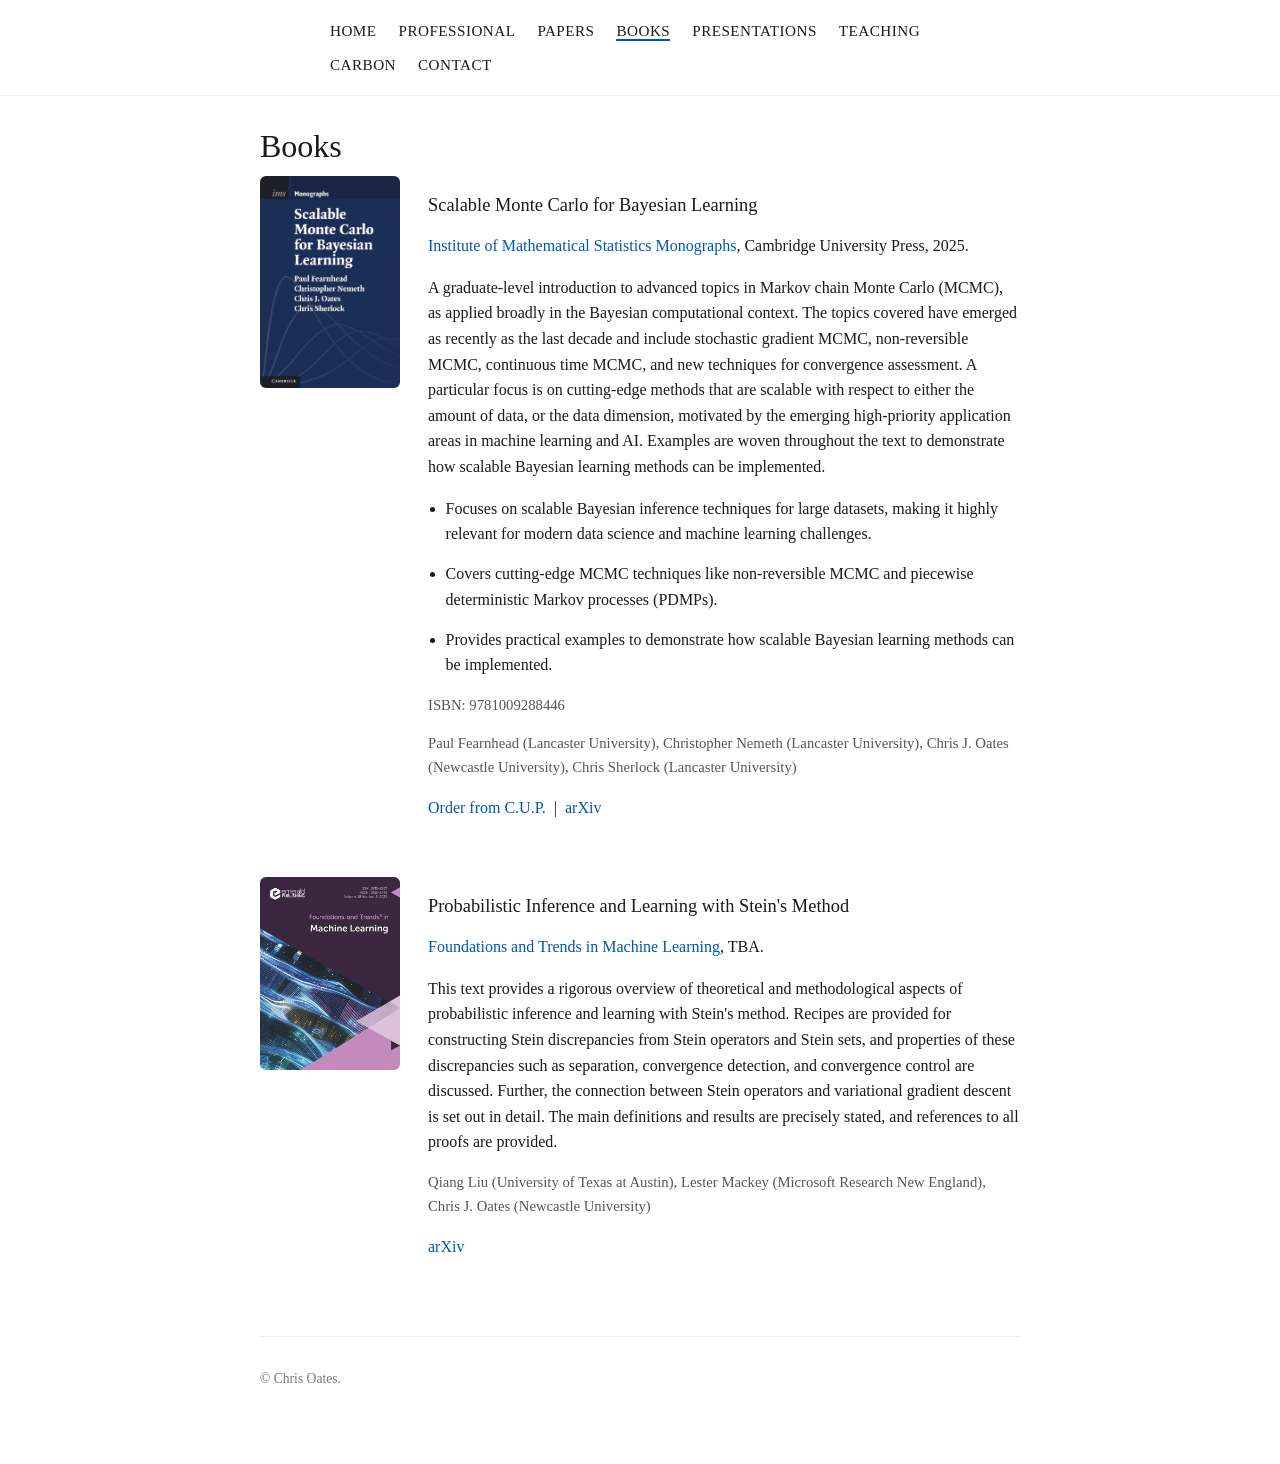
==== books.html @ c544bef7 "Uploaded html files for new site" ====
<!DOCTYPE html>
<!--
  =============================================================
  books.html — one section per book. Each section is a small
  cover image plus title, description, authors and links. See
  index.html for a fuller explanation of the overall site
  structure.
  =============================================================
-->
<html lang="en">
<head>
  <meta charset="UTF-8">
  <meta name="viewport" content="width=device-width, initial-scale=1.0">
  <title>Books — Chris Oates</title>
  <meta name="description" content="Books by Chris Oates.">
  <link rel="stylesheet" href="style.css">
</head>
<body>

<nav class="site-nav">
  <ul>
    <li><a href="index.html">Home</a></li>
    <li><a href="professional.html">Professional</a></li>
    <li><a href="papers.html">Papers</a></li>
    <li><a href="books.html" class="current">Books</a></li>
    <li><a href="presentations.html">Presentations</a></li>
    <li><a href="teaching.html">Teaching</a></li>
    <li><a href="carbon.html">Carbon</a></li>
    <li><a href="contact.html">Contact</a></li>
  </ul>
</nav>

<div class="page">
  <h1>Books</h1>

  <!-- ================= BOOK 1 ================= -->
  <div class="profile" style="margin-bottom: 40px;">
    <img src="images/scalable-monte-carlo-cover.jpg" alt="Cover of Scalable Monte Carlo for Bayesian Learning" style="width:140px;">
    <div class="intro">
      <h3>Scalable Monte Carlo for Bayesian Learning</h3>
      <p><a href="https://www.cambridge.org/universitypress/subjects/statistics-probability/statistics-and-probability-general-interest/series/institute-mathematical-statistics-monographs">Institute of Mathematical Statistics Monographs</a>, Cambridge University Press, 2025.</p>
      <p>A graduate-level introduction to advanced topics in Markov chain Monte Carlo (MCMC), as applied broadly in the Bayesian computational context. The topics covered have emerged as recently as the last decade and include stochastic gradient MCMC, non-reversible MCMC, continuous time MCMC, and new techniques for convergence assessment. A particular focus is on cutting-edge methods that are scalable with respect to either the amount of data, or the data dimension, motivated by the emerging high-priority application areas in machine learning and AI. Examples are woven throughout the text to demonstrate how scalable Bayesian learning methods can be implemented.</p>
      <ul class="entry-list">
        <li>Focuses on scalable Bayesian inference techniques for large datasets, making it highly relevant for modern data science and machine learning challenges.</li>
        <li>Covers cutting-edge MCMC techniques like non-reversible MCMC and piecewise deterministic Markov processes (PDMPs).</li>
        <li>Provides practical examples to demonstrate how scalable Bayesian learning methods can be implemented.</li>
      </ul>
      <p class="meta">ISBN: 9781009288446</p>
      <p class="meta">Paul Fearnhead (Lancaster University), Christopher Nemeth (Lancaster University), Chris J. Oates (Newcastle University), Chris Sherlock (Lancaster University)</p>
      <p>
        <a href="https://www.cambridge.org/us/universitypress/subjects/statistics-probability/applied-probability-and-stochastic-networks/scalable-monte-carlo-bayesian-learning?format=HB&isbn=9781009288446">Order from C.U.P.</a>
        &nbsp;|&nbsp;
        <a href="https://arxiv.org/abs/2407.12751">arXiv</a>
      </p>
    </div>
  </div>

  <!-- ================= BOOK 2 ================= -->
  <div class="profile" style="margin-bottom: 40px;">
    <img src="images/stein-monograph-cover.jpg" alt="Cover of Probabilistic Inference and Learning with Stein's Method" style="width:140px;">
    <div class="intro">
      <h3>Probabilistic Inference and Learning with Stein's Method</h3>
      <p><a href="https://www.emerald.com/ftmal">Foundations and Trends in Machine Learning</a>, TBA.</p>
      <p>This text provides a rigorous overview of theoretical and methodological aspects of probabilistic inference and learning with Stein's method. Recipes are provided for constructing Stein discrepancies from Stein operators and Stein sets, and properties of these discrepancies such as separation, convergence detection, and convergence control are discussed. Further, the connection between Stein operators and variational gradient descent is set out in detail. The main definitions and results are precisely stated, and references to all proofs are provided.</p>
      <p class="meta">Qiang Liu (University of Texas at Austin), Lester Mackey (Microsoft Research New England), Chris J. Oates (Newcastle University)</p>
      <p><a href="https://arxiv.org/abs/2603.07467">arXiv</a></p>
    </div>
  </div>

  <footer class="site-footer">
    <p>&copy; Chris Oates.</p>
  </footer>
</div>
</body>
</html>
---- style.css ----
/* ============================================================
   style.css  —  shared stylesheet for every page on the site
   ============================================================ */

body {
  font-family: Georgia, "Times New Roman", Times, serif;
  color: #1a1a1a;
  background-color: #ffffff;
  line-height: 1.6;
  margin: 0;
  padding: 0;
}

.page {
  max-width: 760px;
  margin: 0 auto;
  padding: 0 20px 60px 20px;
}

h1, h2, h3 {
  font-weight: normal;
  color: #1a1a1a;
  line-height: 1.25;
}

h1 {
  font-size: 2rem;
  margin-top: 0.4em;
  margin-bottom: 0.3em;
}

h2 {
  font-size: 1.4rem;
  margin-top: 2em;
  border-bottom: 1px solid #ddd;
  padding-bottom: 0.3em;
}

h3 {
  font-size: 1.15rem;
  margin-bottom: 0.2em;
}

a {
  color: #0056b3;
  text-decoration: none;
}
a:hover {
  text-decoration: underline;
}

nav.site-nav {
  border-bottom: 1px solid #eee;
  margin-bottom: 30px;
  padding: 18px 0;
}

nav.site-nav ul {
  list-style: none;
  /* Centred the same way as the .page container below (760px), but
     deliberately a bit NARROWER (620px) so the 8 menu items wrap
     onto two more evenly balanced lines instead of leaving just one
     item stranded on the second line. If you add/remove a menu item
     later and the wrap looks lopsided again, nudge this number up or
     down by ~40-60px until it balances. */
  max-width: 620px;
  margin: 0 auto;
  padding: 0 20px;
  display: flex;
  flex-wrap: wrap;
  gap: 8px 22px;
}

nav.site-nav a {
  color: #1a1a1a;
  font-size: 0.95rem;
  letter-spacing: 0.03em;
  text-transform: uppercase;
}

nav.site-nav a.current {
  border-bottom: 2px solid #0056b3;
}

.profile {
  display: flex;
  gap: 28px;
  align-items: flex-start;
  flex-wrap: wrap;
  margin-bottom: 10px;
}

.profile img {
  width: 180px;
  height: auto;
  border-radius: 6px;
}

.profile .intro {
  flex: 1;
  min-width: 260px;
}

ul.entry-list {
  padding-left: 1.1em;
  margin-top: 0.6em;
}

ul.entry-list li {
  margin-bottom: 0.9em;
}

.meta {
  color: #555;
  font-size: 0.92rem;
}

/* Paper titles on papers.html are no longer links (only the badge
   buttons are clickable), but should still stand out in the same
   dark blue used for links elsewhere on the site. */
.paper-title {
  color: #0b3d6e;
}

/* ------------------------------------------------------------
   5b. LINK BADGES (small icon+label pills replacing old-style
   bracket links like "[arXiv]" or "[Web]"). Each badge is an
   <a class="link-badge"> containing a Tabler icon <i> plus the
   label text — see any page's <head> for the Tabler icon font
   stylesheet link, and the HTML comments near the top of
   papers.html for how to add a new one.
   ------------------------------------------------------------ */
.link-badge {
  display: inline-flex;
  align-items: center;
  line-height: 1;
  gap: 4px;
  border-radius: 999px;
  padding: 4px 10px 3px;
  font-family: -apple-system, BlinkMacSystemFont, "Segoe UI", Arial, sans-serif;
  font-size: 0.78rem;
  text-decoration: none;
  vertical-align: middle;
  /* fallback colour if a type-* class below is ever missing */
  background: #f1efe8;
  color: #444441;
}

.link-badge .badge-icon {
  width: 13px;
  height: 13px;
  flex-shrink: 0;
  /* SVG icons inherit their colour from the badge's own text colour,
     so each link type's icon automatically matches its pill colour
     (see the .type-* rules below) with no extra CSS needed per icon. */
  color: currentColor;
}

.link-badge:hover {
  filter: brightness(0.95);
  text-decoration: none;
}

/* One colour per link type, so arXiv / Journal / Web / Video / etc are
   distinguishable at a glance without reading the label. To add a new
   type: pick a background/text pair below, then in the .html file add
   class="link-badge type-yourtype" to the <a> tag. */
.link-badge.type-arxiv    { background: #faece7; color: #712b13; } /* coral  */
.link-badge.type-web      { background: #e6f1fb; color: #0c447c; } /* blue   */
.link-badge.type-journal  { background: #e1f5ee; color: #085041; } /* teal   */
.link-badge.type-video    { background: #fcebeb; color: #791f1f; } /* red    */
.link-badge.type-software { background: #eaf3de; color: #27500a; } /* green  */
.link-badge.type-slides   { background: #faeeda; color: #633806; } /* amber  */
.link-badge.type-pdf      { background: #f1efe8; color: #444441; } /* gray   */
.link-badge.type-book     { background: #eeedfe; color: #3c3489; } /* purple */
.link-badge.type-article  { background: #fbeaf0; color: #72243e; } /* pink   */
.link-badge.type-other    { background: #f1efe8; color: #444441; } /* gray   */

footer.site-footer {
  margin-top: 60px;
  padding-top: 18px;
  border-top: 1px solid #eee;
  color: #777;
  font-size: 0.85rem;
}

.bar-row {
  display: flex;
  align-items: center;
  gap: 12px;
  margin-bottom: 8px;
}

.bar-row .bar-label {
  width: 60px;
  flex-shrink: 0;
  font-size: 0.9rem;
  color: #555;
}

.bar-row .bar-track {
  flex: 1;
  background: #f0f0f0;
  border-radius: 3px;
  overflow: hidden;
}

.bar-row .bar-fill {
  background: #0056b3;
  color: #fff;
  font-size: 0.8rem;
  padding: 4px 8px;
  white-space: nowrap;
  border-radius: 3px;
}

@media (max-width: 600px) {
  .profile {
    flex-direction: column;
  }
  h1 {
    font-size: 1.6rem;
  }
}
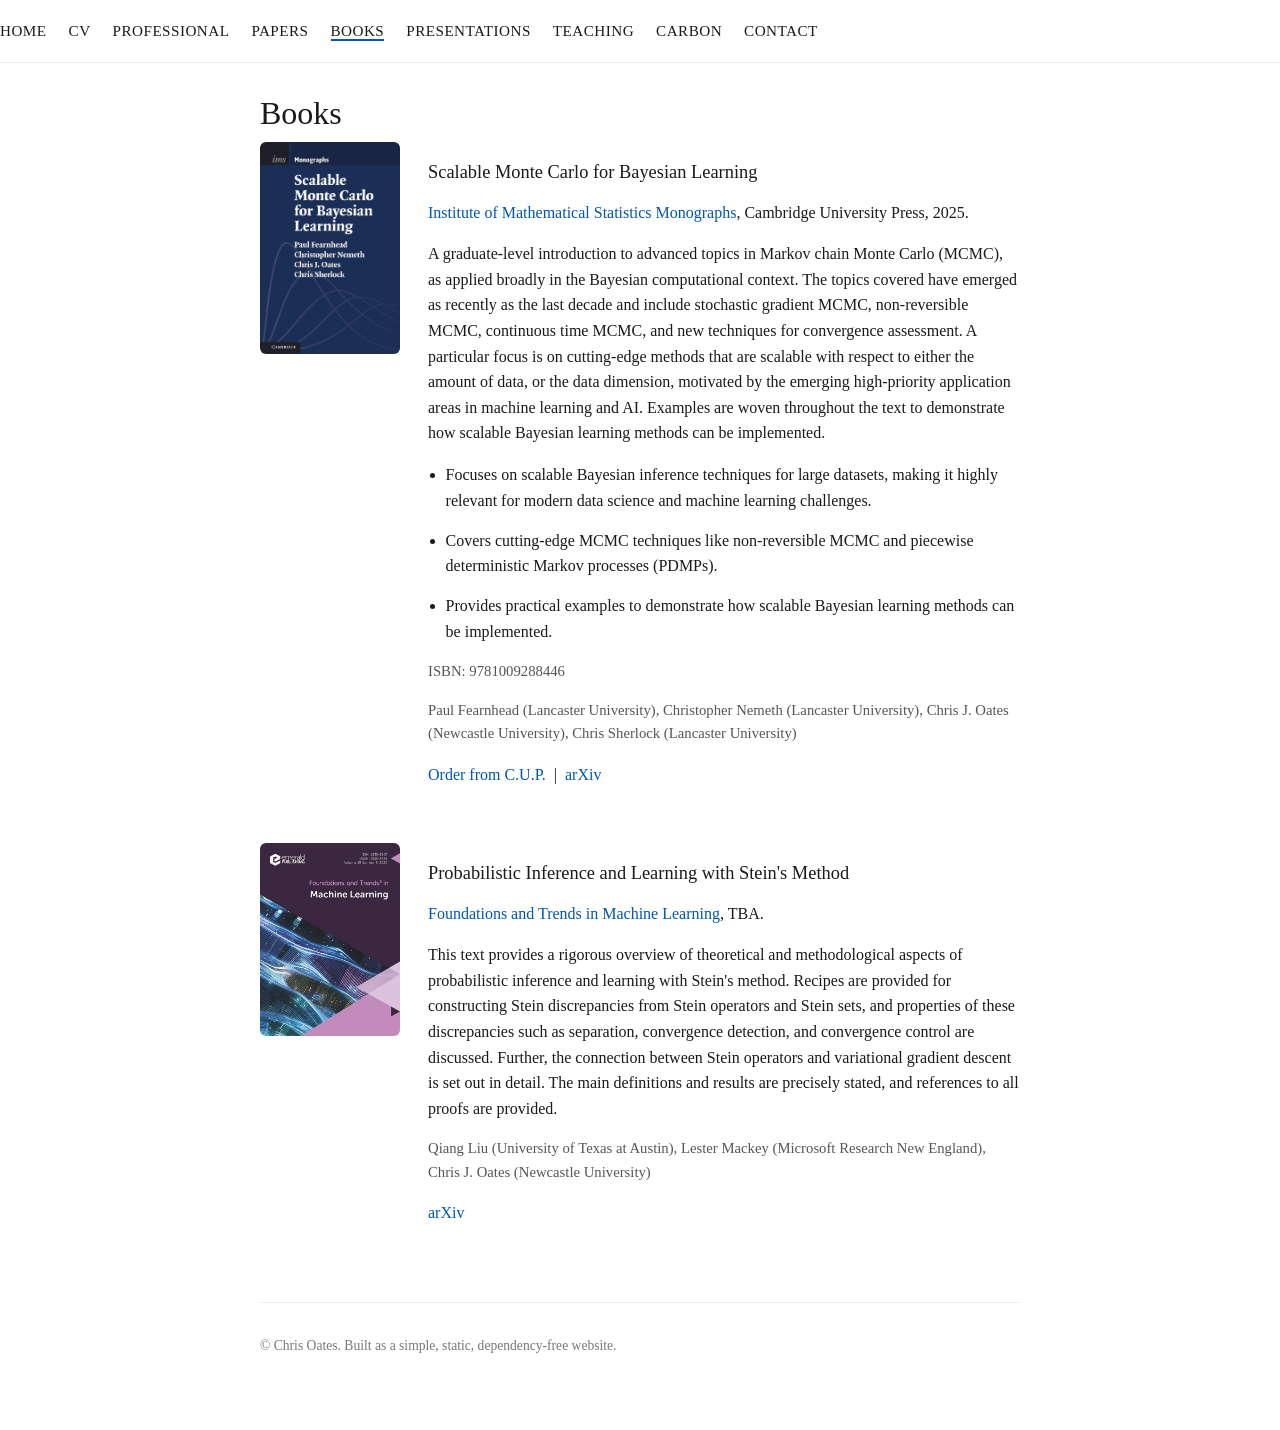
==== commit af475618: "Add files via upload" ====
--- a/books.html
+++ b/books.html
@@ -1,12 +1,4 @@
 <!DOCTYPE html>
-<!--
-  =============================================================
-  books.html — one section per book. Each section is a small
-  cover image plus title, description, authors and links. See
-  index.html for a fuller explanation of the overall site
-  structure.
-  =============================================================
--->
 <html lang="en">
 <head>
   <meta charset="UTF-8">
@@ -20,6 +12,7 @@
 <nav class="site-nav">
   <ul>
     <li><a href="index.html">Home</a></li>
+    <li><a href="cv.pdf">CV</a></li>
     <li><a href="professional.html">Professional</a></li>
     <li><a href="papers.html">Papers</a></li>
     <li><a href="books.html" class="current">Books</a></li>
@@ -33,7 +26,6 @@
 <div class="page">
   <h1>Books</h1>
 
-  <!-- ================= BOOK 1 ================= -->
   <div class="profile" style="margin-bottom: 40px;">
     <img src="images/scalable-monte-carlo-cover.jpg" alt="Cover of Scalable Monte Carlo for Bayesian Learning" style="width:140px;">
     <div class="intro">
@@ -55,7 +47,6 @@
     </div>
   </div>
 
-  <!-- ================= BOOK 2 ================= -->
   <div class="profile" style="margin-bottom: 40px;">
     <img src="images/stein-monograph-cover.jpg" alt="Cover of Probabilistic Inference and Learning with Stein's Method" style="width:140px;">
     <div class="intro">
@@ -68,7 +59,7 @@
   </div>
 
   <footer class="site-footer">
-    <p>&copy; Chris Oates.</p>
+    <p>&copy; Chris Oates. Built as a simple, static, dependency-free website.</p>
   </footer>
 </div>
 </body>
--- a/style.css
+++ b/style.css
@@ -1,7 +1,3 @@
-/* ============================================================
-   style.css  —  shared stylesheet for every page on the site
-   ============================================================ */
-
 body {
   font-family: Georgia, "Times New Roman", Times, serif;
   color: #1a1a1a;
@@ -57,15 +53,8 @@
 
 nav.site-nav ul {
   list-style: none;
-  /* Centred the same way as the .page container below (760px), but
-     deliberately a bit NARROWER (620px) so the 8 menu items wrap
-     onto two more evenly balanced lines instead of leaving just one
-     item stranded on the second line. If you add/remove a menu item
-     later and the wrap looks lopsided again, nudge this number up or
-     down by ~40-60px until it balances. */
-  max-width: 620px;
-  margin: 0 auto;
-  padding: 0 20px;
+  margin: 0;
+  padding: 0;
   display: flex;
   flex-wrap: wrap;
   gap: 8px 22px;
@@ -115,67 +104,6 @@
   font-size: 0.92rem;
 }
 
-/* Paper titles on papers.html are no longer links (only the badge
-   buttons are clickable), but should still stand out in the same
-   dark blue used for links elsewhere on the site. */
-.paper-title {
-  color: #0b3d6e;
-}
-
-/* ------------------------------------------------------------
-   5b. LINK BADGES (small icon+label pills replacing old-style
-   bracket links like "[arXiv]" or "[Web]"). Each badge is an
-   <a class="link-badge"> containing a Tabler icon <i> plus the
-   label text — see any page's <head> for the Tabler icon font
-   stylesheet link, and the HTML comments near the top of
-   papers.html for how to add a new one.
-   ------------------------------------------------------------ */
-.link-badge {
-  display: inline-flex;
-  align-items: center;
-  line-height: 1;
-  gap: 4px;
-  border-radius: 999px;
-  padding: 4px 10px 3px;
-  font-family: -apple-system, BlinkMacSystemFont, "Segoe UI", Arial, sans-serif;
-  font-size: 0.78rem;
-  text-decoration: none;
-  vertical-align: middle;
-  /* fallback colour if a type-* class below is ever missing */
-  background: #f1efe8;
-  color: #444441;
-}
-
-.link-badge .badge-icon {
-  width: 13px;
-  height: 13px;
-  flex-shrink: 0;
-  /* SVG icons inherit their colour from the badge's own text colour,
-     so each link type's icon automatically matches its pill colour
-     (see the .type-* rules below) with no extra CSS needed per icon. */
-  color: currentColor;
-}
-
-.link-badge:hover {
-  filter: brightness(0.95);
-  text-decoration: none;
-}
-
-/* One colour per link type, so arXiv / Journal / Web / Video / etc are
-   distinguishable at a glance without reading the label. To add a new
-   type: pick a background/text pair below, then in the .html file add
-   class="link-badge type-yourtype" to the <a> tag. */
-.link-badge.type-arxiv    { background: #faece7; color: #712b13; } /* coral  */
-.link-badge.type-web      { background: #e6f1fb; color: #0c447c; } /* blue   */
-.link-badge.type-journal  { background: #e1f5ee; color: #085041; } /* teal   */
-.link-badge.type-video    { background: #fcebeb; color: #791f1f; } /* red    */
-.link-badge.type-software { background: #eaf3de; color: #27500a; } /* green  */
-.link-badge.type-slides   { background: #faeeda; color: #633806; } /* amber  */
-.link-badge.type-pdf      { background: #f1efe8; color: #444441; } /* gray   */
-.link-badge.type-book     { background: #eeedfe; color: #3c3489; } /* purple */
-.link-badge.type-article  { background: #fbeaf0; color: #72243e; } /* pink   */
-.link-badge.type-other    { background: #f1efe8; color: #444441; } /* gray   */
-
 footer.site-footer {
   margin-top: 60px;
   padding-top: 18px;
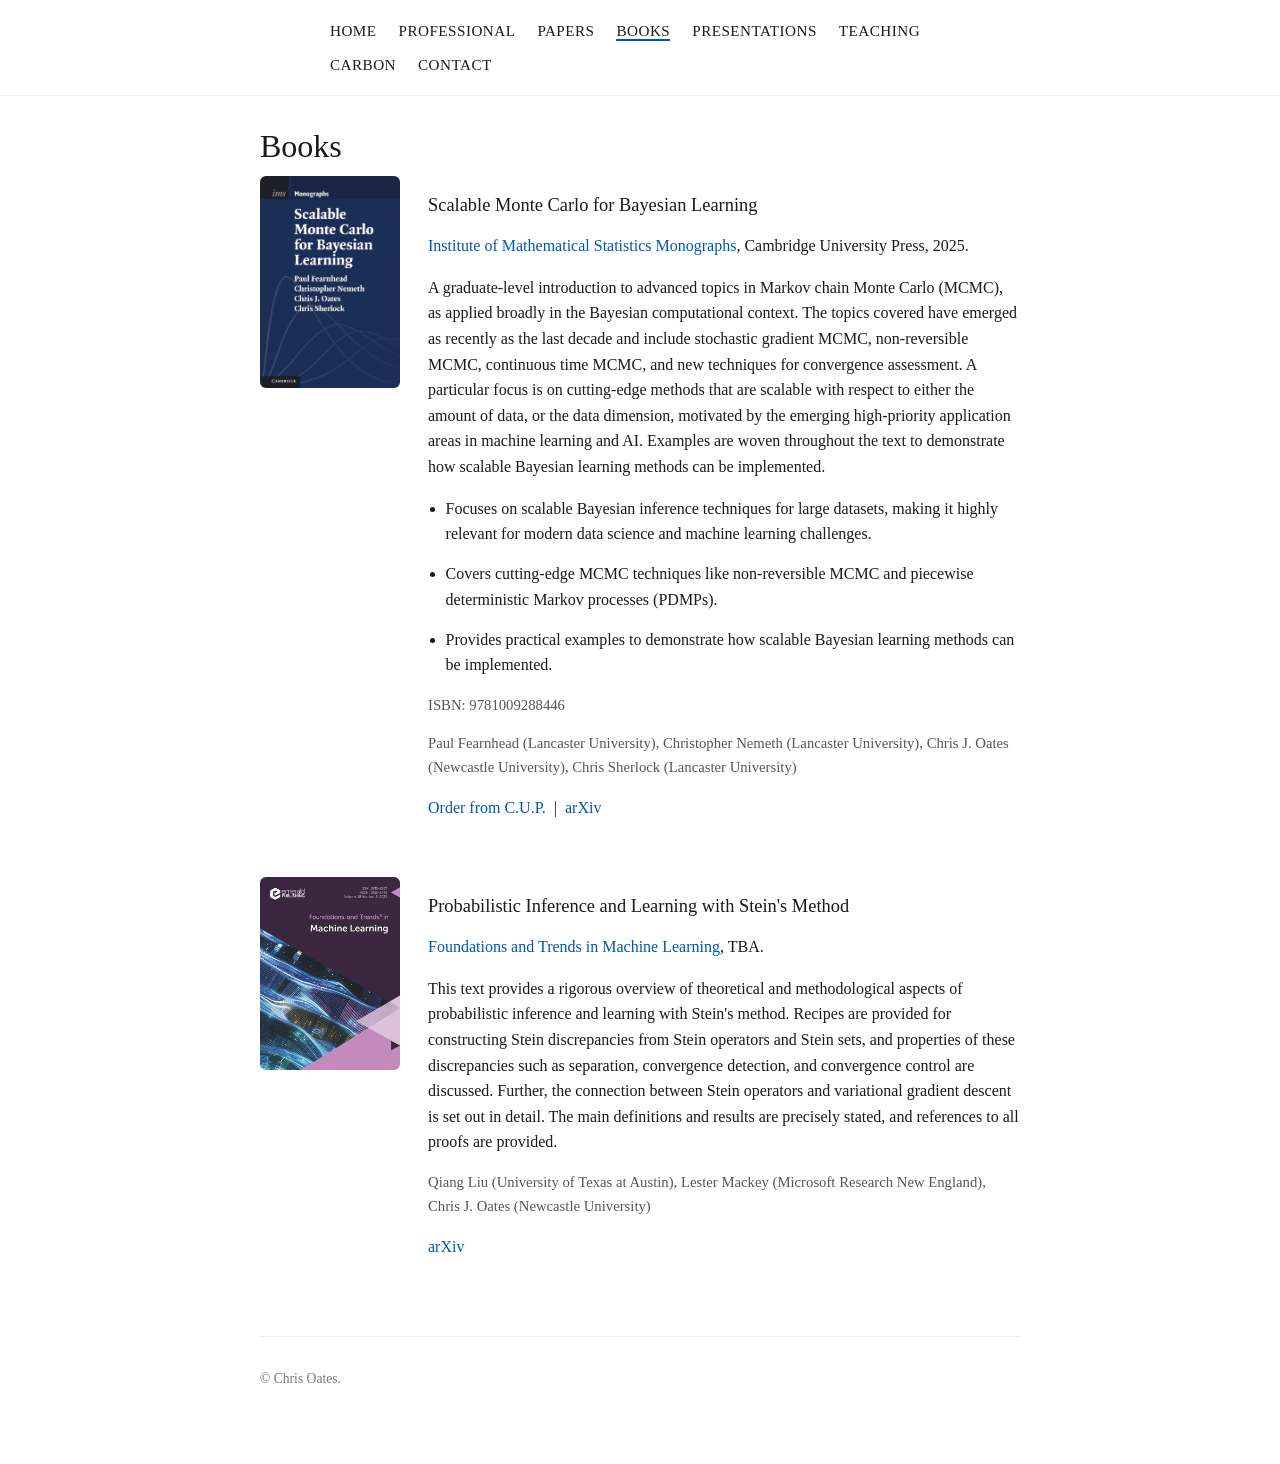
==== commit c4de66bb: "Add files via upload" ====
--- a/books.html
+++ b/books.html
@@ -1,4 +1,12 @@
 <!DOCTYPE html>
+<!--
+  =============================================================
+  books.html — one section per book. Each section is a small
+  cover image plus title, description, authors and links. See
+  index.html for a fuller explanation of the overall site
+  structure.
+  =============================================================
+-->
 <html lang="en">
 <head>
   <meta charset="UTF-8">
@@ -12,7 +20,6 @@
 <nav class="site-nav">
   <ul>
     <li><a href="index.html">Home</a></li>
-    <li><a href="cv.pdf">CV</a></li>
     <li><a href="professional.html">Professional</a></li>
     <li><a href="papers.html">Papers</a></li>
     <li><a href="books.html" class="current">Books</a></li>
@@ -26,6 +33,7 @@
 <div class="page">
   <h1>Books</h1>
 
+  <!-- ================= BOOK 1 ================= -->
   <div class="profile" style="margin-bottom: 40px;">
     <img src="images/scalable-monte-carlo-cover.jpg" alt="Cover of Scalable Monte Carlo for Bayesian Learning" style="width:140px;">
     <div class="intro">
@@ -47,6 +55,7 @@
     </div>
   </div>
 
+  <!-- ================= BOOK 2 ================= -->
   <div class="profile" style="margin-bottom: 40px;">
     <img src="images/stein-monograph-cover.jpg" alt="Cover of Probabilistic Inference and Learning with Stein's Method" style="width:140px;">
     <div class="intro">
@@ -59,7 +68,7 @@
   </div>
 
   <footer class="site-footer">
-    <p>&copy; Chris Oates. Built as a simple, static, dependency-free website.</p>
+    <p>&copy; Chris Oates.</p>
   </footer>
 </div>
 </body>
--- a/style.css
+++ b/style.css
@@ -1,3 +1,7 @@
+/* ============================================================
+   style.css  —  shared stylesheet for every page on the site
+   ============================================================ */
+
 body {
   font-family: Georgia, "Times New Roman", Times, serif;
   color: #1a1a1a;
@@ -53,8 +57,15 @@
 
 nav.site-nav ul {
   list-style: none;
-  margin: 0;
-  padding: 0;
+  /* Centred the same way as the .page container below (760px), but
+     deliberately a bit NARROWER (620px) so the 8 menu items wrap
+     onto two more evenly balanced lines instead of leaving just one
+     item stranded on the second line. If you add/remove a menu item
+     later and the wrap looks lopsided again, nudge this number up or
+     down by ~40-60px until it balances. */
+  max-width: 620px;
+  margin: 0 auto;
+  padding: 0 20px;
   display: flex;
   flex-wrap: wrap;
   gap: 8px 22px;
@@ -103,6 +114,67 @@
   color: #555;
   font-size: 0.92rem;
 }
+
+/* Paper titles on papers.html are no longer links (only the badge
+   buttons are clickable), but should still stand out in the same
+   dark blue used for links elsewhere on the site. */
+.paper-title {
+  color: #0b3d6e;
+}
+
+/* ------------------------------------------------------------
+   5b. LINK BADGES (small icon+label pills replacing old-style
+   bracket links like "[arXiv]" or "[Web]"). Each badge is an
+   <a class="link-badge"> containing a Tabler icon <i> plus the
+   label text — see any page's <head> for the Tabler icon font
+   stylesheet link, and the HTML comments near the top of
+   papers.html for how to add a new one.
+   ------------------------------------------------------------ */
+.link-badge {
+  display: inline-flex;
+  align-items: center;
+  line-height: 1;
+  gap: 4px;
+  border-radius: 999px;
+  padding: 4px 10px 3px;
+  font-family: -apple-system, BlinkMacSystemFont, "Segoe UI", Arial, sans-serif;
+  font-size: 0.78rem;
+  text-decoration: none;
+  vertical-align: middle;
+  /* fallback colour if a type-* class below is ever missing */
+  background: #f1efe8;
+  color: #444441;
+}
+
+.link-badge .badge-icon {
+  width: 13px;
+  height: 13px;
+  flex-shrink: 0;
+  /* SVG icons inherit their colour from the badge's own text colour,
+     so each link type's icon automatically matches its pill colour
+     (see the .type-* rules below) with no extra CSS needed per icon. */
+  color: currentColor;
+}
+
+.link-badge:hover {
+  filter: brightness(0.95);
+  text-decoration: none;
+}
+
+/* One colour per link type, so arXiv / Journal / Web / Video / etc are
+   distinguishable at a glance without reading the label. To add a new
+   type: pick a background/text pair below, then in the .html file add
+   class="link-badge type-yourtype" to the <a> tag. */
+.link-badge.type-arxiv    { background: #faece7; color: #712b13; } /* coral  */
+.link-badge.type-web      { background: #e6f1fb; color: #0c447c; } /* blue   */
+.link-badge.type-journal  { background: #e1f5ee; color: #085041; } /* teal   */
+.link-badge.type-video    { background: #fcebeb; color: #791f1f; } /* red    */
+.link-badge.type-software { background: #eaf3de; color: #27500a; } /* green  */
+.link-badge.type-slides   { background: #faeeda; color: #633806; } /* amber  */
+.link-badge.type-pdf      { background: #f1efe8; color: #444441; } /* gray   */
+.link-badge.type-book     { background: #eeedfe; color: #3c3489; } /* purple */
+.link-badge.type-article  { background: #fbeaf0; color: #72243e; } /* pink   */
+.link-badge.type-other    { background: #f1efe8; color: #444441; } /* gray   */
 
 footer.site-footer {
   margin-top: 60px;
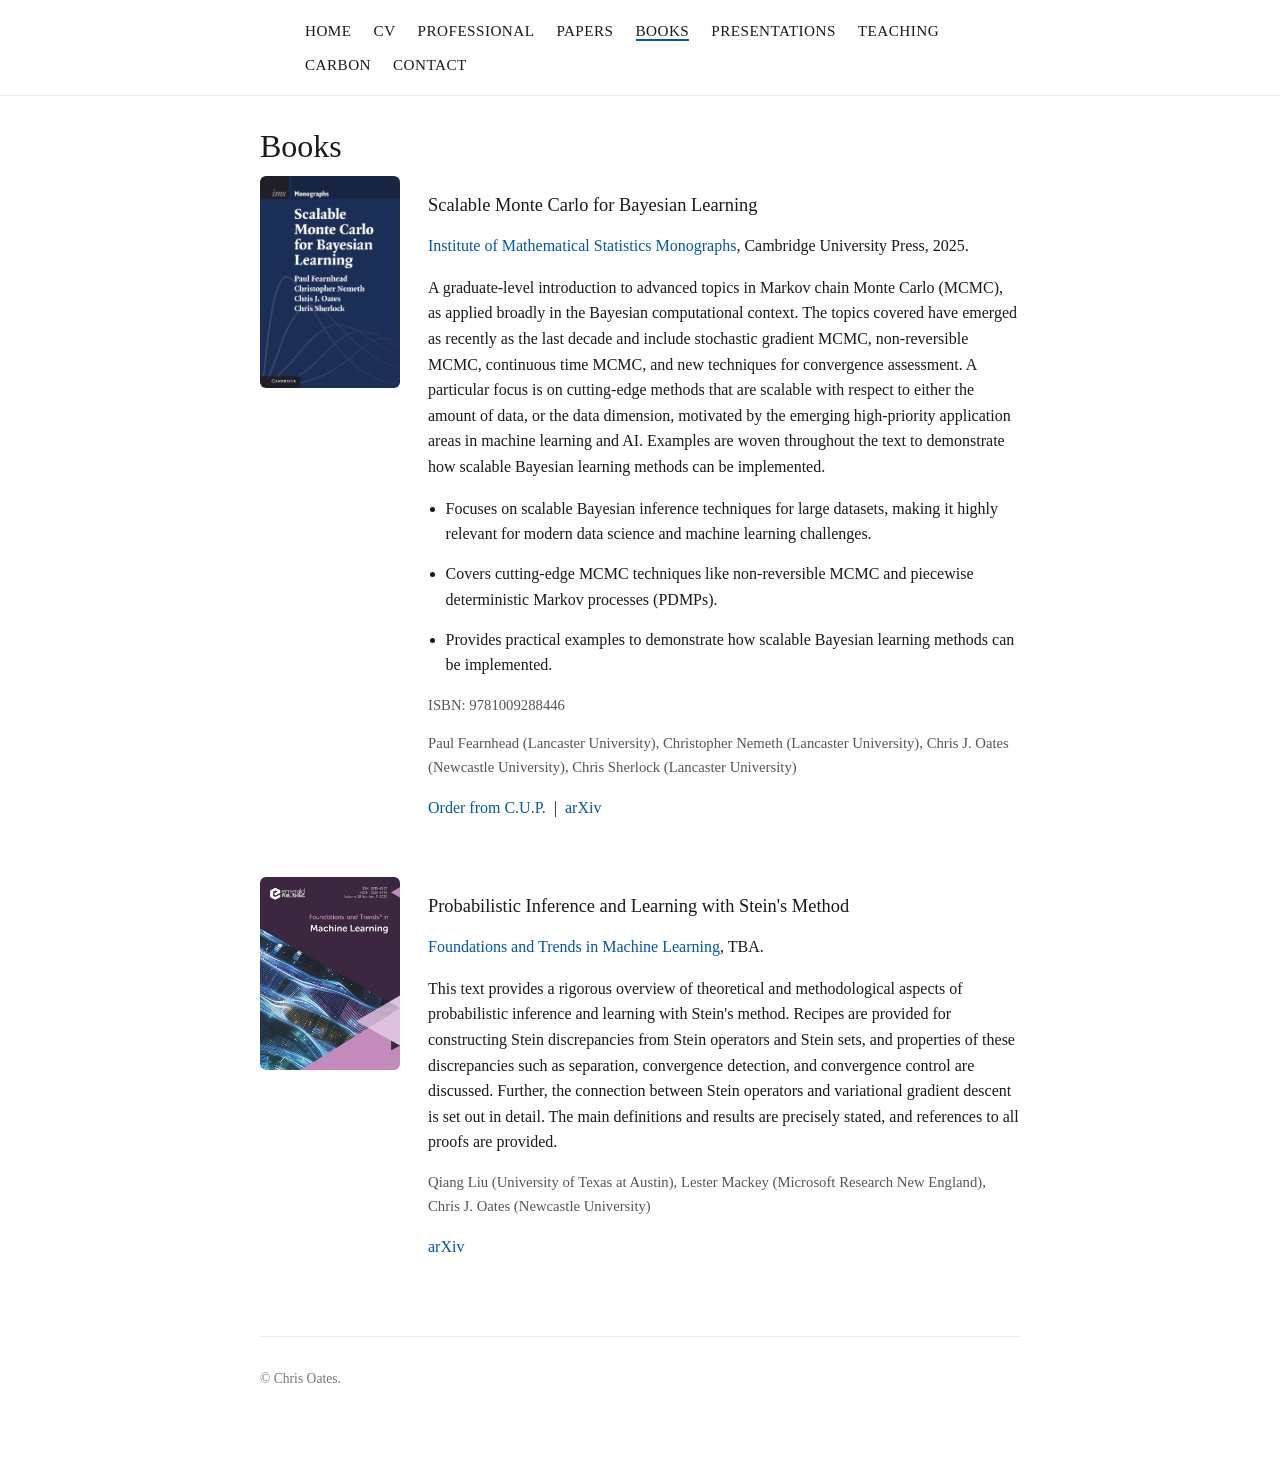
==== commit e03a1643: "Add files via upload" ====
--- a/books.html
+++ b/books.html
@@ -20,6 +20,7 @@
 <nav class="site-nav">
   <ul>
     <li><a href="index.html">Home</a></li>
+    <li><a href="cv.pdf">CV</a></li>
     <li><a href="professional.html">Professional</a></li>
     <li><a href="papers.html">Papers</a></li>
     <li><a href="books.html" class="current">Books</a></li>
--- a/style.css
+++ b/style.css
@@ -58,12 +58,13 @@
 nav.site-nav ul {
   list-style: none;
   /* Centred the same way as the .page container below (760px), but
-     deliberately a bit NARROWER (620px) so the 8 menu items wrap
+     deliberately a bit NARROWER (670px) so the 9 menu items wrap
      onto two more evenly balanced lines instead of leaving just one
      item stranded on the second line. If you add/remove a menu item
      later and the wrap looks lopsided again, nudge this number up or
-     down by ~40-60px until it balances. */
-  max-width: 620px;
+     down by ~40-60px until it balances. (Was 620px for 8 items;
+     bumped to 670px when the "CV" link was added.) */
+  max-width: 670px;
   margin: 0 auto;
   padding: 0 20px;
   display: flex;
